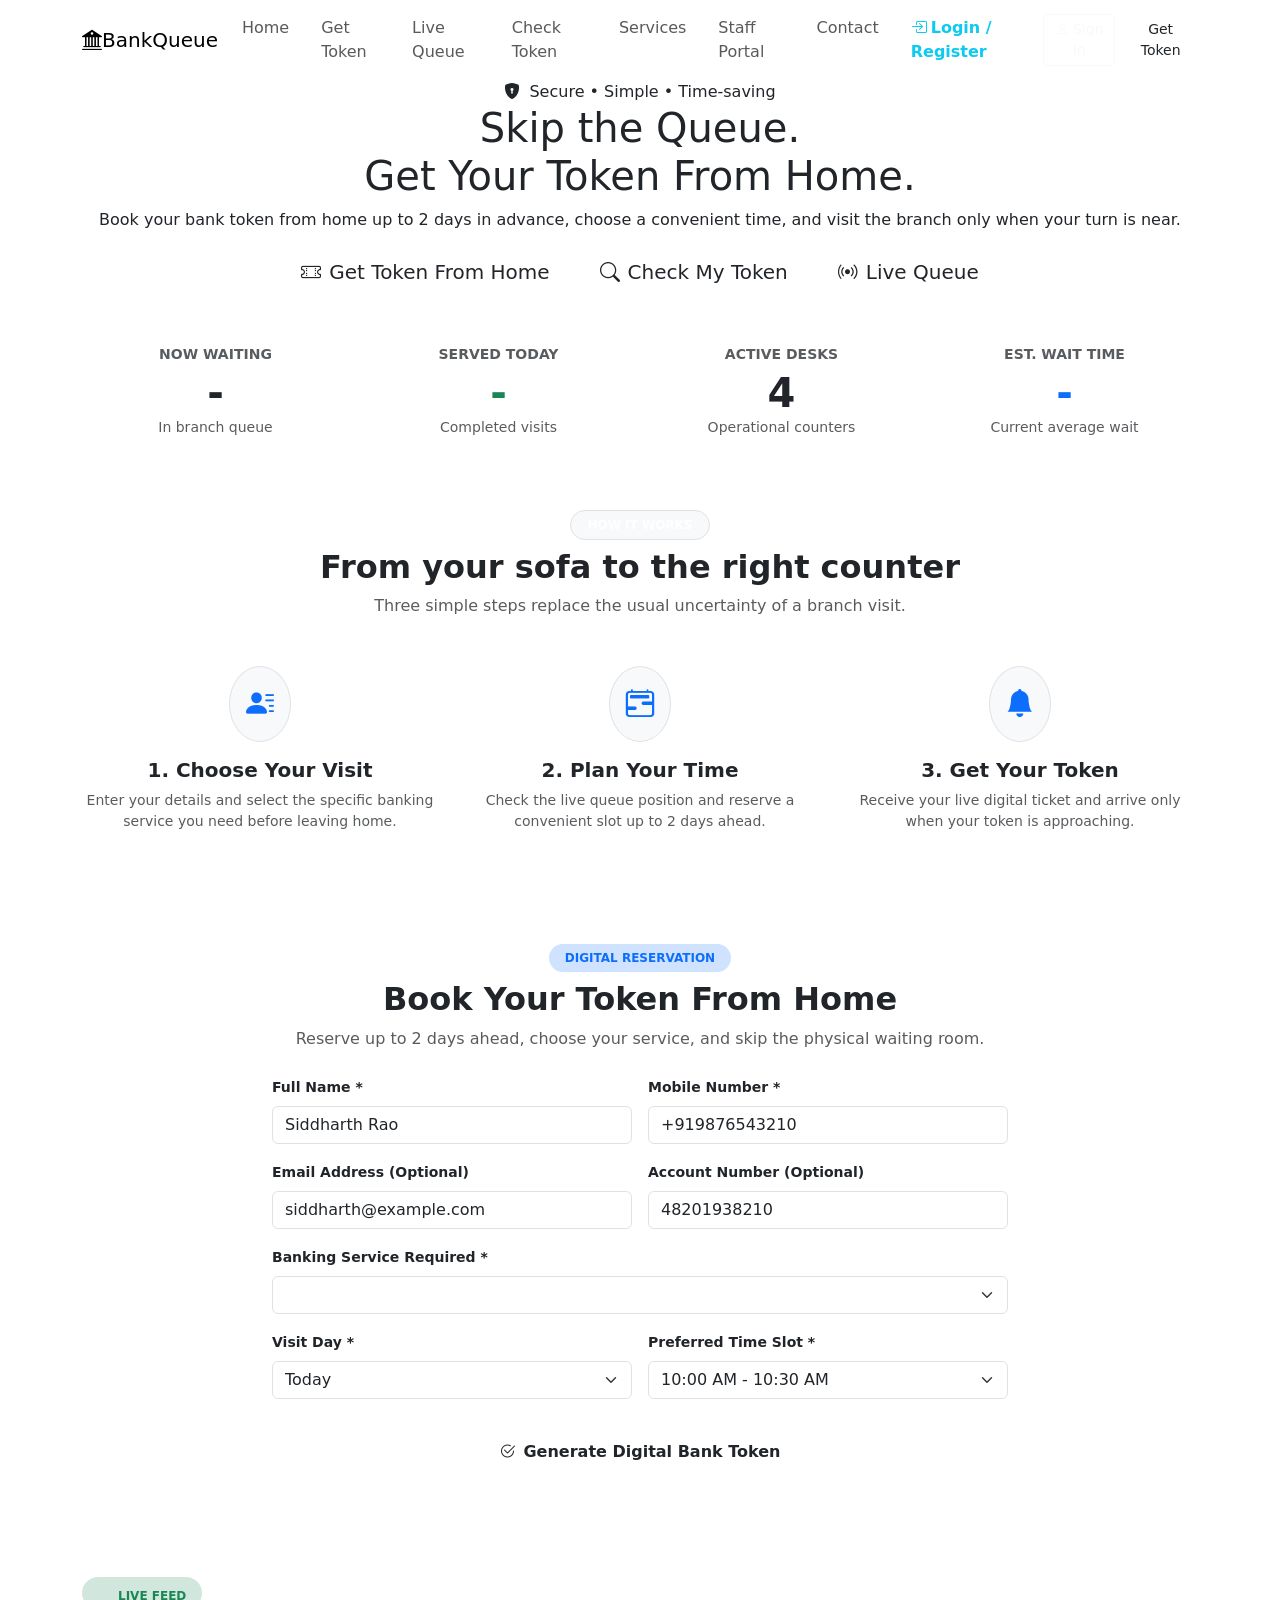
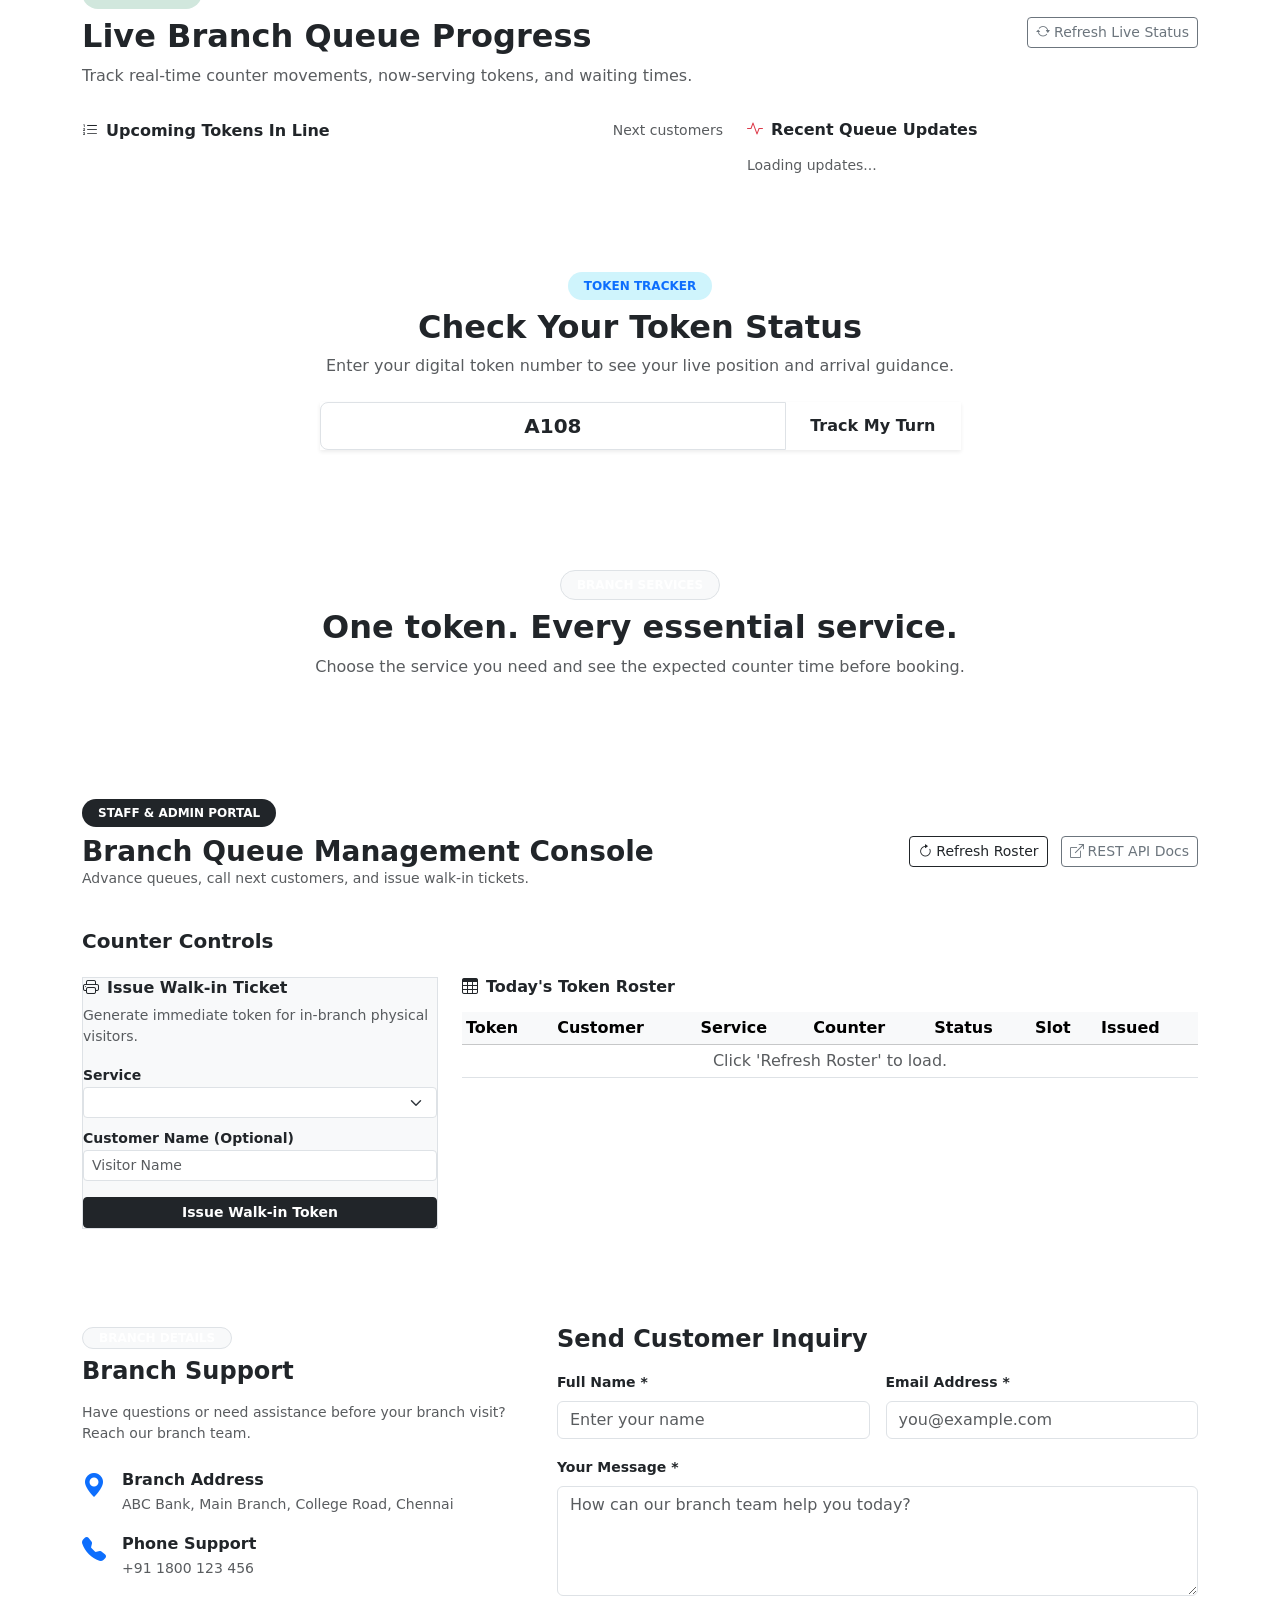
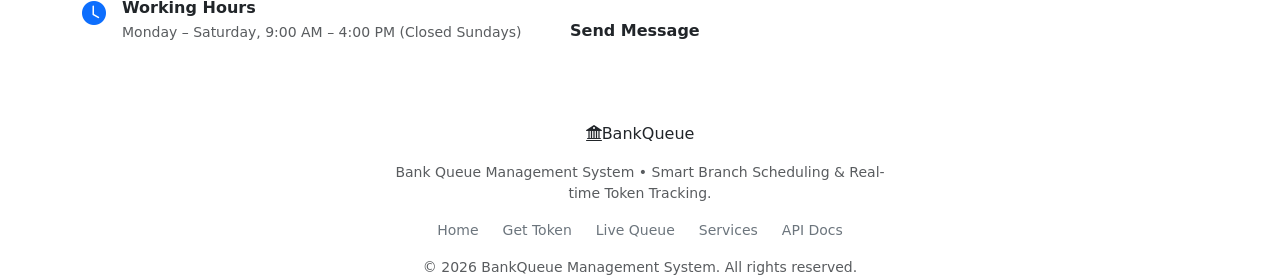
==== python_backend/templates/index.html @ d5e98b92 "Initial commit: Bank Queue Management System with Python FastAPI, Java, and XAMPP MySQL" ====
<!DOCTYPE html>
<html lang="en">
<head>
    <meta charset="UTF-8">
    <meta name="viewport" content="width=device-width, initial-scale=1.0">
    <title>Bank Queue Management System — Skip the Queue</title>
    <!-- Google Fonts: Plus Jakarta Sans & Manrope -->
    <link rel="preconnect" href="https://fonts.googleapis.com">
    <link rel="preconnect" href="https://fonts.gstatic.com" crossorigin>
    <link href="https://fonts.googleapis.com/css2?family=Manrope:wght@400;500;600;700&family=Plus+Jakarta+Sans:wght@400;500;600;700;800&display=swap" rel="stylesheet">
    <!-- Bootstrap 5 CSS & Icons -->
    <link rel="stylesheet" href="https://cdn.jsdelivr.net/npm/bootstrap@5.3.2/dist/css/bootstrap.min.css">
    <link rel="stylesheet" href="https://cdn.jsdelivr.net/npm/bootstrap-icons@1.11.3/font/bootstrap-icons.min.css">
    <!-- Custom Professional Theme -->
    <link rel="stylesheet" href="/static/style.css">
</head>
<body>

    <!-- Top Navigation Bar -->
    <nav class="navbar navbar-expand-lg sticky-top">
        <div class="container">
            <a class="navbar-brand text-decoration-none" href="#home">
                <span class="brand-badge"><i class="bi bi-bank2"></i>BankQueue</span>
            </a>
            <button class="navbar-toggler text-white border-secondary" type="button" data-bs-toggle="collapse" data-bs-target="#navbarMain">
                <span class="navbar-toggler-icon" style="filter: invert(1);"></span>
            </button>
            <div class="collapse navbar-collapse" id="navbarMain">
                <ul class="navbar-nav mx-auto mb-2 mb-lg-0 gap-3">
                    <li class="nav-item"><a class="nav-link" href="#home">Home</a></li>
                    <li class="nav-item"><a class="nav-link" href="#book">Get Token</a></li>
                    <li class="nav-item"><a class="nav-link" href="#live">Live Queue</a></li>
                    <li class="nav-item"><a class="nav-link" href="#track">Check Token</a></li>
                    <li class="nav-item"><a class="nav-link" href="#services">Services</a></li>
                    <li class="nav-item"><a class="nav-link" href="#staff">Staff Portal</a></li>
                    <li class="nav-item"><a class="nav-link" href="#contact">Contact</a></li>
                    <li class="nav-item"><a class="nav-link text-info fw-bold" href="#" data-bs-toggle="modal" data-bs-target="#loginModal"><i class="bi bi-box-arrow-in-right me-1"></i>Login / Register</a></li>
                </ul>
                <div class="d-flex align-items-center gap-2">
                    <button class="btn btn-sm btn-outline-light" data-bs-toggle="modal" data-bs-target="#loginModal"><i class="bi bi-person me-1"></i><span id="navUserBtnText">Sign In</span></button>
                    <a href="#book" class="btn btn-sm btn-bank-primary">Get Token</a>
                </div>
            </div>
        </div>
    </nav>

    <!-- Hero Section -->
    <section id="home" class="hero text-center">
        <div class="container">
            <div class="hero-pill">
                <i class="bi bi-shield-lock-fill me-1"></i> Secure &bull; Simple &bull; Time-saving
            </div>
            <h1>
                Skip the Queue.<br>Get Your Token From Home.
            </h1>
            <p>
                Book your bank token from home up to 2 days in advance, choose a convenient time, and visit the branch only when your turn is near.
            </p>
            <div class="d-flex flex-wrap justify-content-center gap-3">
                <a href="#book" class="btn btn-bank-primary btn-lg"><i class="bi bi-ticket-perforated me-2"></i>Get Token From Home</a>
                <a href="#track" class="btn btn-bank-outline btn-lg"><i class="bi bi-search me-2"></i>Check My Token</a>
                <a href="#live" class="btn btn-bank-outline btn-lg"><i class="bi bi-broadcast me-2"></i>Live Queue</a>
            </div>
        </div>
    </section>

    <!-- Real-time Queue Stats Bar -->
    <div class="container my-5">
        <div class="row g-3 text-center">
            <div class="col-6 col-md-3">
                <div class="card-custom">
                    <div class="text-muted small fw-bold">NOW WAITING</div>
                    <div id="statWaiting" class="display-6 fw-bold text-navy mt-1">-</div>
                    <div class="text-muted small">In branch queue</div>
                </div>
            </div>
            <div class="col-6 col-md-3">
                <div class="card-custom">
                    <div class="text-muted small fw-bold">SERVED TODAY</div>
                    <div id="statServed" class="display-6 fw-bold text-success mt-1">-</div>
                    <div class="text-muted small">Completed visits</div>
                </div>
            </div>
            <div class="col-6 col-md-3">
                <div class="card-custom">
                    <div class="text-muted small fw-bold">ACTIVE DESKS</div>
                    <div id="statActiveCounters" class="display-6 fw-bold text-navy mt-1">4</div>
                    <div class="text-muted small">Operational counters</div>
                </div>
            </div>
            <div class="col-6 col-md-3">
                <div class="card-custom">
                    <div class="text-muted small fw-bold">EST. WAIT TIME</div>
                    <div id="statAvgWait" class="display-6 fw-bold text-primary mt-1">-</div>
                    <div class="text-muted small">Current average wait</div>
                </div>
            </div>
        </div>
    </div>

    <!-- 3-Step Process: From Sofa to Counter -->
    <section class="container my-5 py-4">
        <div class="text-center mb-5">
            <span class="badge bg-light text-navy border fw-bold px-3 py-2 rounded-pill">HOW IT WORKS</span>
            <h2 class="fw-bold mt-2">From your sofa to the right counter</h2>
            <p class="text-muted">Three simple steps replace the usual uncertainty of a branch visit.</p>
        </div>
        <div class="row g-4">
            <div class="col-md-4">
                <div class="card-custom h-100 text-center">
                    <div class="rounded-circle bg-light border text-primary d-inline-flex p-3 fs-3 mb-3">
                        <i class="bi bi-person-lines-fill"></i>
                    </div>
                    <h5 class="fw-bold">1. Choose Your Visit</h5>
                    <p class="text-muted small">Enter your details and select the specific banking service you need before leaving home.</p>
                </div>
            </div>
            <div class="col-md-4">
                <div class="card-custom h-100 text-center">
                    <div class="rounded-circle bg-light border text-primary d-inline-flex p-3 fs-3 mb-3">
                        <i class="bi bi-calendar2-range"></i>
                    </div>
                    <h5 class="fw-bold">2. Plan Your Time</h5>
                    <p class="text-muted small">Check the live queue position and reserve a convenient slot up to 2 days ahead.</p>
                </div>
            </div>
            <div class="col-md-4">
                <div class="card-custom h-100 text-center">
                    <div class="rounded-circle bg-light border text-primary d-inline-flex p-3 fs-3 mb-3">
                        <i class="bi bi-bell-fill"></i>
                    </div>
                    <h5 class="fw-bold">3. Get Your Token</h5>
                    <p class="text-muted small">Receive your live digital ticket and arrive only when your token is approaching.</p>
                </div>
            </div>
        </div>
    </section>

    <!-- Get Token Booking Form -->
    <section id="book" class="container my-5 py-4">
        <div class="row justify-content-center">
            <div class="col-lg-8">
                <div class="card-custom">
                    <div class="text-center mb-4">
                        <span class="badge bg-primary-subtle text-primary fw-bold px-3 py-2 rounded-pill">DIGITAL RESERVATION</span>
                        <h2 class="fw-bold mt-2">Book Your Token From Home</h2>
                        <p class="text-muted">Reserve up to 2 days ahead, choose your service, and skip the physical waiting room.</p>
                    </div>

                    <form id="formBookToken" onsubmit="handleBookToken(event)">
                        <div class="row g-3">
                            <div class="col-md-6">
                                <label class="form-label fw-bold small">Full Name *</label>
                                <input type="text" id="custName" class="form-control" placeholder="Enter your full name" required value="Siddharth Rao">
                            </div>
                            <div class="col-md-6">
                                <label class="form-label fw-bold small">Mobile Number *</label>
                                <input type="tel" id="custPhone" class="form-control" placeholder="+91 98765 43210" required value="+919876543210">
                            </div>
                            <div class="col-md-6">
                                <label class="form-label fw-bold small">Email Address (Optional)</label>
                                <input type="email" id="custEmail" class="form-control" placeholder="you@example.com" value="siddharth@example.com">
                            </div>
                            <div class="col-md-6">
                                <label class="form-label fw-bold small">Account Number (Optional)</label>
                                <input type="text" id="custAccount" class="form-control" placeholder="11-digit account number" value="48201938210">
                            </div>
                            <div class="col-12">
                                <label class="form-label fw-bold small">Banking Service Required *</label>
                                <select id="bookingService" class="form-select" required></select>
                            </div>
                            <div class="col-md-6">
                                <label class="form-label fw-bold small">Visit Day *</label>
                                <select id="bookingDate" class="form-select" required>
                                    <option value="Today">Today</option>
                                    <option value="Tomorrow">Tomorrow</option>
                                    <option value="Day after tomorrow">Day after tomorrow</option>
                                </select>
                            </div>
                            <div class="col-md-6">
                                <label class="form-label fw-bold small">Preferred Time Slot *</label>
                                <select id="bookingSlot" class="form-select" required>
                                    <option value="10:00 AM - 10:30 AM">10:00 AM - 10:30 AM</option>
                                    <option value="10:30 AM - 11:00 AM">10:30 AM - 11:00 AM</option>
                                    <option value="11:15 AM - 11:45 AM">11:15 AM - 11:45 AM</option>
                                    <option value="02:00 PM - 02:30 PM">02:00 PM - 02:30 PM</option>
                                    <option value="03:00 PM - 03:30 PM">03:00 PM - 03:30 PM</option>
                                </select>
                            </div>
                            <div class="col-12 mt-4">
                                <button type="submit" id="btnBookSubmit" class="btn btn-bank-primary w-100 py-3 fw-bold">
                                    <i class="bi bi-check2-circle me-2"></i>Generate Digital Bank Token
                                </button>
                            </div>
                        </div>
                    </form>

                    <!-- Instant Token Ticket Confirmation Card -->
                    <div id="tokenSuccessCard" class="mt-4 p-4 rounded-3 border d-none" style="background:#f0fdf4; border-color:#86efac !important;">
                        <div class="d-flex justify-content-between align-items-center mb-3">
                            <h5 class="fw-bold text-success mb-0"><i class="bi bi-patch-check-fill me-2"></i>Token Reserved Successfully</h5>
                            <span class="badge bg-success">ACTIVE IN QUEUE</span>
                        </div>
                        <div class="row g-3 align-items-center">
                            <div class="col-md-4 text-center border-end">
                                <div class="text-muted small fw-bold">YOUR TOKEN</div>
                                <div id="resToken" class="display-4 fw-bold text-navy">-</div>
                            </div>
                            <div class="col-md-8">
                                <p class="mb-1"><strong>Service:</strong> <span id="resService"></span></p>
                                <p class="mb-1"><strong>Assigned Desk:</strong> <span id="resDesk"></span></p>
                                <p class="mb-1"><strong>Customers Ahead:</strong> <span id="resAhead"></span></p>
                                <p class="mb-1"><strong>Estimated Wait:</strong> <span id="resWait"></span></p>
                                <p class="mb-2 text-primary fw-bold"><i class="bi bi-geo-alt-fill me-1"></i>Recommended Arrival: <span id="resArrival"></span></p>
                                <div class="small text-muted" id="resNotice"></div>
                            </div>
                        </div>
                    </div>

                </div>
            </div>
        </div>
    </section>

    <!-- Live Queue Section -->
    <section id="live" class="container my-5 py-4">
        <div class="d-flex flex-wrap justify-content-between align-items-center mb-4 gap-2">
            <div>
                <span class="badge bg-success-subtle text-success fw-bold px-3 py-2 rounded-pill">
                    <span class="spinner-grow spinner-grow-sm me-1" role="status"></span>LIVE FEED
                </span>
                <h2 class="fw-bold mt-2">Live Branch Queue Progress</h2>
                <p class="text-muted mb-0">Track real-time counter movements, now-serving tokens, and waiting times.</p>
            </div>
            <div>
                <button onclick="loadLiveQueue()" class="btn btn-outline-secondary btn-sm">
                    <i class="bi bi-arrow-repeat me-1"></i>Refresh Live Status
                </button>
            </div>
        </div>

        <!-- 4 Operational Counters Grid -->
        <div class="row g-4" id="countersGrid">
            <!-- Dynamically populated from backend database -->
        </div>

        <div class="row g-4 mt-2">
            <!-- Upcoming in line -->
            <div class="col-lg-7">
                <div class="card-custom h-100">
                    <div class="d-flex justify-content-between align-items-center mb-3">
                        <h6 class="fw-bold text-navy mb-0"><i class="bi bi-list-ol me-2"></i>Upcoming Tokens In Line</h6>
                        <span class="small text-muted">Next customers</span>
                    </div>
                    <ul class="list-group list-group-flush" id="upcomingQueueList">
                        <!-- Upcoming items -->
                    </ul>
                </div>
            </div>
            <!-- Live Activity Updates Ticker -->
            <div class="col-lg-5">
                <div class="card-custom h-100">
                    <h6 class="fw-bold text-navy mb-3"><i class="bi bi-activity text-danger me-2"></i>Recent Queue Updates</h6>
                    <div id="liveActivityTicker" class="text-muted small">Loading updates...</div>
                </div>
            </div>
        </div>
    </section>

    <!-- Check Token Tracker Section -->
    <section id="track" class="container my-5 py-4">
        <div class="row justify-content-center">
            <div class="col-lg-7">
                <div class="card-custom text-center">
                    <span class="badge bg-info-subtle text-primary fw-bold px-3 py-2 rounded-pill">TOKEN TRACKER</span>
                    <h2 class="fw-bold mt-2">Check Your Token Status</h2>
                    <p class="text-muted">Enter your digital token number to see your live position and arrival guidance.</p>

                    <form onsubmit="handleTrackToken(event)" class="input-group my-4 shadow-sm">
                        <input type="text" id="trackTokenInput" class="form-control form-control-lg text-center fw-bold" placeholder="e.g. A108, B201" value="A108" required>
                        <button type="submit" class="btn btn-bank-primary px-4 fw-bold">Track My Turn</button>
                    </form>

                    <!-- Tracker Result Box -->
                    <div id="trackResultCard" class="text-start p-4 rounded-3 border bg-light d-none">
                        <div class="d-flex justify-content-between align-items-center mb-3">
                            <span id="trackResultNum" class="display-6 fw-bold text-navy"></span>
                            <span id="trackResultStatus" class="status-badge status-approaching"></span>
                        </div>
                        <div class="alert alert-info py-2" id="trackResultNotice"></div>
                        <div class="row g-2 small">
                            <div class="col-6"><strong>Customer:</strong> <span id="trackCustomerName"></span></div>
                            <div class="col-6"><strong>Service:</strong> <span id="trackServiceName"></span></div>
                            <div class="col-6"><strong>Assigned Desk:</strong> <span id="trackDeskName"></span></div>
                            <div class="col-6"><strong>People Ahead:</strong> <span id="trackAheadCount"></span></div>
                            <div class="col-6"><strong>Est. Wait Time:</strong> <span id="trackWaitTime"></span></div>
                            <div class="col-6 text-primary"><strong>Arrival Guidance:</strong> <span id="trackArrivalGuidance"></span></div>
                        </div>
                    </div>
                </div>
            </div>
        </div>
    </section>

    <!-- Banking Services List -->
    <section id="services" class="container my-5 py-4">
        <div class="text-center mb-5">
            <span class="badge bg-light text-navy border fw-bold px-3 py-2 rounded-pill">BRANCH SERVICES</span>
            <h2 class="fw-bold mt-2">One token. Every essential service.</h2>
            <p class="text-muted">Choose the service you need and see the expected counter time before booking.</p>
        </div>
        <div class="row g-4" id="servicesList">
            <!-- Services loaded dynamically from database -->
        </div>
    </section>

    <!-- Staff & Admin Queue Management Console -->
    <section id="staff" class="container my-5 py-4">
        <div class="card-custom border-primary">
            <div class="d-flex flex-wrap justify-content-between align-items-center mb-4 gap-2">
                <div>
                    <span class="badge bg-dark text-white fw-bold px-3 py-2 rounded-pill">STAFF & ADMIN PORTAL</span>
                    <h3 class="fw-bold mt-2 text-navy mb-0">Branch Queue Management Console</h3>
                    <p class="text-muted small">Advance queues, call next customers, and issue walk-in tickets.</p>
                </div>
                <div>
                    <button onclick="loadStaffTable()" class="btn btn-outline-dark btn-sm me-2"><i class="bi bi-arrow-clockwise me-1"></i>Refresh Roster</button>
                    <a href="/docs" target="_blank" class="btn btn-outline-secondary btn-sm"><i class="bi bi-box-arrow-up-right me-1"></i>REST API Docs</a>
                </div>
            </div>

            <!-- Staff Counter Operation Cards -->
            <h5 class="fw-bold mb-3">Counter Controls</h5>
            <div class="row g-3 mb-4" id="staffCountersGrid">
                <!-- Staff counter controls -->
            </div>

            <!-- Walk-in Dispenser & Today's Queue Roster -->
            <div class="row g-4">
                <div class="col-lg-4">
                    <div class="card-custom bg-light border h-100">
                        <h6 class="fw-bold text-navy mb-2"><i class="bi bi-printer me-2"></i>Issue Walk-in Ticket</h6>
                        <p class="small text-muted">Generate immediate token for in-branch physical visitors.</p>
                        <form onsubmit="handleWalkInIssue(event)">
                            <div class="mb-2">
                                <label class="small fw-semibold">Service</label>
                                <select id="walkInService" class="form-select form-select-sm"></select>
                            </div>
                            <div class="mb-3">
                                <label class="small fw-semibold">Customer Name (Optional)</label>
                                <input type="text" id="walkInName" class="form-control form-control-sm" placeholder="Visitor Name">
                            </div>
                            <button type="submit" class="btn btn-dark btn-sm w-100 fw-bold">Issue Walk-in Token</button>
                        </form>
                    </div>
                </div>

                <div class="col-lg-8">
                    <div class="card-custom h-100">
                        <h6 class="fw-bold text-navy mb-3"><i class="bi bi-table me-2"></i>Today's Token Roster</h6>
                        <div class="table-responsive" style="max-height: 260px; overflow-y: auto;">
                            <table class="table table-sm table-hover align-middle">
                                <thead class="table-light sticky-top">
                                    <tr>
                                        <th>Token</th>
                                        <th>Customer</th>
                                        <th>Service</th>
                                        <th>Counter</th>
                                        <th>Status</th>
                                        <th>Slot</th>
                                        <th>Issued</th>
                                    </tr>
                                </thead>
                                <tbody id="staffQueueTableBody">
                                    <tr><td colspan="7" class="text-center text-muted">Click 'Refresh Roster' to load.</td></tr>
                                </tbody>
                            </table>
                        </div>
                    </div>
                </div>
            </div>

        </div>
    </section>

    <!-- Branch Support & Contact Section -->
    <section id="contact" class="container my-5 py-4">
        <div class="row g-4">
            <div class="col-md-5">
                <div class="card-custom h-100">
                    <span class="badge bg-light text-navy border fw-bold px-3 py-1 rounded-pill mb-2">BRANCH DETAILS</span>
                    <h4 class="fw-bold mb-3">Branch Support</h4>
                    <p class="text-muted small">Have questions or need assistance before your branch visit? Reach our branch team.</p>

                    <div class="d-flex flex-column gap-3 mt-4">
                        <div class="d-flex gap-3">
                            <i class="bi bi-geo-alt-fill text-primary fs-4"></i>
                            <div>
                                <strong class="text-navy">Branch Address</strong><br>
                                <span class="text-muted small">ABC Bank, Main Branch, College Road, Chennai</span>
                            </div>
                        </div>
                        <div class="d-flex gap-3">
                            <i class="bi bi-telephone-fill text-primary fs-4"></i>
                            <div>
                                <strong class="text-navy">Phone Support</strong><br>
                                <span class="text-muted small">+91 1800 123 456</span>
                            </div>
                        </div>
                        <div class="d-flex gap-3">
                            <i class="bi bi-clock-fill text-primary fs-4"></i>
                            <div>
                                <strong class="text-navy">Working Hours</strong><br>
                                <span class="text-muted small">Monday &ndash; Saturday, 9:00 AM &ndash; 4:00 PM (Closed Sundays)</span>
                            </div>
                        </div>
                    </div>
                </div>
            </div>

            <div class="col-md-7">
                <div class="card-custom">
                    <h4 class="fw-bold mb-3">Send Customer Inquiry</h4>
                    <form onsubmit="handleContactSubmit(event)">
                        <div class="row g-3">
                            <div class="col-md-6">
                                <label class="form-label small fw-bold">Full Name *</label>
                                <input type="text" id="contactName" class="form-control" required placeholder="Enter your name">
                            </div>
                            <div class="col-md-6">
                                <label class="form-label small fw-bold">Email Address *</label>
                                <input type="email" id="contactEmail" class="form-control" required placeholder="you@example.com">
                            </div>
                            <div class="col-12">
                                <label class="form-label small fw-bold">Your Message *</label>
                                <textarea id="contactMessage" class="form-control" rows="4" required placeholder="How can our branch team help you today?"></textarea>
                            </div>
                            <div class="col-12">
                                <button type="submit" class="btn btn-bank-primary fw-bold">Send Message</button>
                            </div>
                        </div>
                    </form>
                </div>
            </div>
        </div>
    </section>

    <!-- Embedded Login & Register Modal (Everything in One Link) -->
    <div class="modal fade" id="loginModal" tabindex="-1" aria-labelledby="loginModalLabel" aria-hidden="true">
        <div class="modal-dialog modal-dialog-centered">
            <div class="modal-content border-0 shadow-lg rounded-4 overflow-hidden">
                <div class="modal-header text-white p-4 border-0" style="background:#0f172a;">
                    <div>
                        <span class="brand-badge mb-2"><i class="bi bi-bank2"></i>BankQueue</span>
                        <h5 class="modal-title fw-bold mt-1 text-white" id="modalAuthTitle">Customer & Staff Portal</h5>
                        <div class="small text-secondary" id="modalAuthSubtitle">Sign in to manage your visits and live queue tokens.</div>
                    </div>
                    <button type="button" class="btn-close btn-close-white" data-bs-dismiss="modal" aria-label="Close"></button>
                </div>
                <div class="modal-body p-4 bg-white text-dark">
                    <!-- Tabs -->
                    <ul class="nav nav-pills nav-fill mb-3" id="modalAuthTabs" role="tablist">
                        <li class="nav-item">
                            <button class="nav-link active" id="modal-tab-login" data-bs-toggle="pill" data-bs-target="#modal-pane-login" type="button">Sign In</button>
                        </li>
                        <li class="nav-item">
                            <button class="nav-link" id="modal-tab-register" data-bs-toggle="pill" data-bs-target="#modal-pane-register" type="button">Create Account</button>
                        </li>
                    </ul>

                    <div class="tab-content" id="modalAuthTabContent">
                        <!-- Sign In Pane -->
                        <div class="tab-pane fade show active" id="modal-pane-login">
                            <form onsubmit="handleModalLogin(event)">
                                <div class="mb-3">
                                    <label class="form-label small fw-bold text-navy">Mobile Number or Email</label>
                                    <input type="text" id="modalLoginIdent" class="form-control" placeholder="Enter phone or email" required value="rohit@example.com">
                                </div>
                                <div class="mb-3">
                                    <label class="form-label small fw-bold text-navy">Password</label>
                                    <input type="password" id="modalLoginPass" class="form-control" placeholder="Enter password" required value="Password123">
                                </div>
                                <button type="submit" class="btn btn-bank-primary w-100 py-2 fw-bold mb-3">Sign In</button>
                            </form>
                            <!-- 1-Click Demos -->
                            <div class="pt-2 border-top text-center">
                                <span class="text-muted small fw-semibold d-block mb-2">1-Click Quick Demos:</span>
                                <div class="d-flex gap-2 justify-content-center">
                                    <button class="btn btn-sm btn-light border" onclick="fillModalDemo('rohit@example.com', 'Password123')">
                                        <i class="bi bi-person text-primary me-1"></i>Customer
                                    </button>
                                    <button class="btn btn-sm btn-light border" onclick="fillModalDemo('manager@bankqueue.example', 'Password123')">
                                        <i class="bi bi-shield text-warning me-1"></i>Staff Manager
                                    </button>
                                </div>
                            </div>
                        </div>

                        <!-- Register Pane -->
                        <div class="tab-pane fade" id="modal-pane-register">
                            <form onsubmit="handleModalRegister(event)">
                                <div class="mb-2">
                                    <label class="form-label small fw-bold">Full Name *</label>
                                    <input type="text" id="modalRegName" class="form-control form-control-sm" required placeholder="Full Name">
                                </div>
                                <div class="mb-2">
                                    <label class="form-label small fw-bold">Mobile Number *</label>
                                    <input type="tel" id="modalRegPhone" class="form-control form-control-sm" required placeholder="+91 98765 43210">
                                </div>
                                <div class="mb-2">
                                    <label class="form-label small fw-bold">Email Address *</label>
                                    <input type="email" id="modalRegEmail" class="form-control form-control-sm" required placeholder="name@example.com">
                                </div>
                                <div class="mb-3">
                                    <label class="form-label small fw-bold">Password *</label>
                                    <input type="password" id="modalRegPass" class="form-control form-control-sm" required placeholder="Min 6 characters">
                                </div>
                                <button type="submit" class="btn btn-bank-primary w-100 py-2 fw-bold">Create Account</button>
                            </form>
                        </div>
                    </div>

                    <!-- Logged In State in Modal -->
                    <div id="modalLoggedInView" class="d-none text-center py-2">
                        <div class="rounded-circle bg-light border d-inline-flex p-3 fs-3 text-primary mb-2">
                            <i class="bi bi-person-check-fill"></i>
                        </div>
                        <h5 class="fw-bold mb-0 text-navy" id="modalUserName"></h5>
                        <p class="small text-muted mb-2" id="modalUserDetail"></p>
                        <span class="badge bg-success mb-3" id="modalUserRole">Active Customer</span>

                        <div class="p-3 bg-light rounded text-start border mb-3">
                            <div class="fw-bold small text-navy mb-1">Your Booked Tokens:</div>
                            <div id="modalUserTokens" class="small text-muted">No active tokens yet.</div>
                        </div>

                        <div class="d-grid gap-2">
                            <button class="btn btn-outline-danger btn-sm" onclick="handleModalLogout()">Sign Out</button>
                        </div>
                    </div>
                </div>
            </div>
        </div>
    </div>

    <!-- Professional Navy Footer -->
    <footer class="footer">
        <div class="container text-center">
            <div class="d-flex justify-content-center align-items-center gap-2 mb-3">
                <span class="brand-badge"><i class="bi bi-bank2"></i>BankQueue</span>
            </div>
            <p class="small text-muted mb-3" style="max-width: 500px; margin: 0 auto;">
                Bank Queue Management System &bull; Smart Branch Scheduling &amp; Real-time Token Tracking.
            </p>
            <div class="d-flex justify-content-center gap-4 small mb-3">
                <a href="#home" class="text-secondary text-decoration-none">Home</a>
                <a href="#book" class="text-secondary text-decoration-none">Get Token</a>
                <a href="#live" class="text-secondary text-decoration-none">Live Queue</a>
                <a href="#services" class="text-secondary text-decoration-none">Services</a>
                <a href="/docs" target="_blank" class="text-secondary text-decoration-none">API Docs</a>
            </div>
            <div class="text-muted small">
                &copy; 2026 BankQueue Management System. All rights reserved.
            </div>
        </div>
    </footer>

    <!-- Bootstrap 5 JS -->
    <script src="https://cdn.jsdelivr.net/npm/bootstrap@5.3.2/dist/js/bootstrap.bundle.min.js"></script>
    <!-- Frontend Application Logic -->
    <script src="/static/app.js"></script>
</body>
</html>
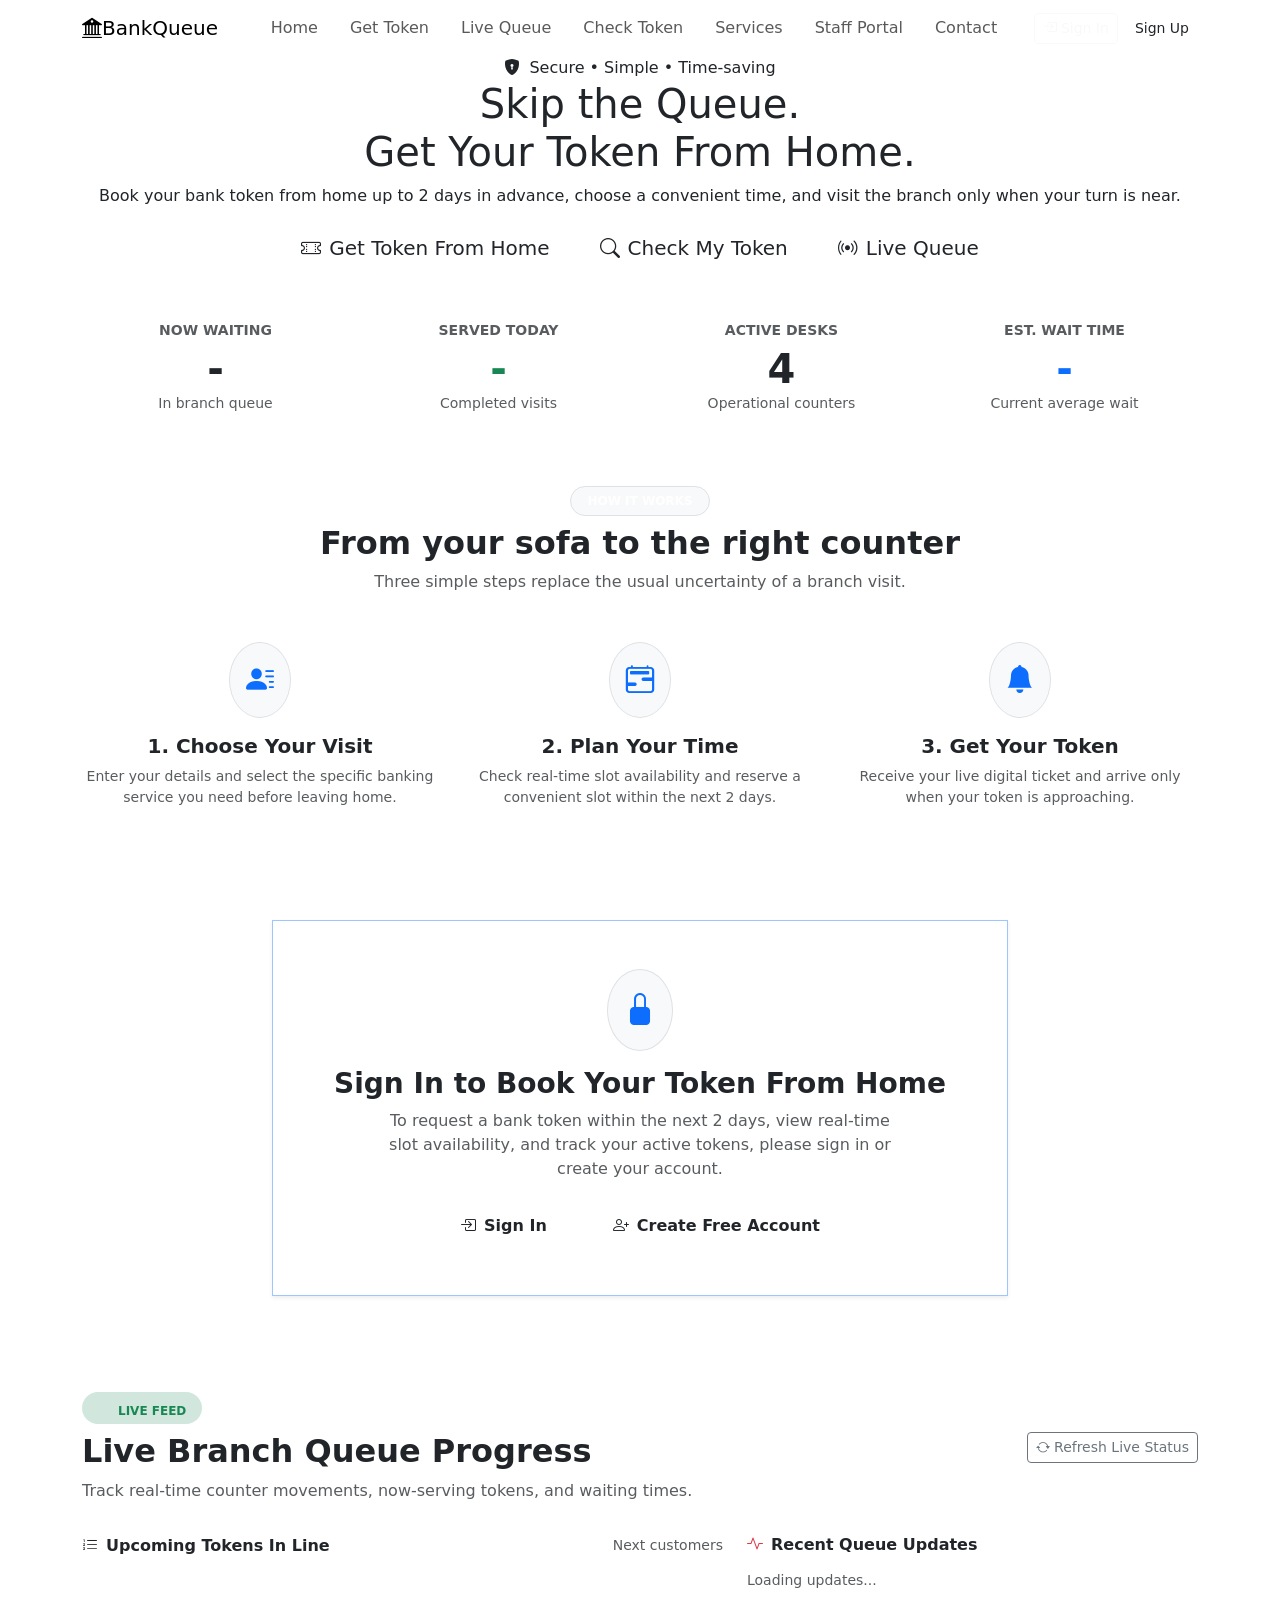
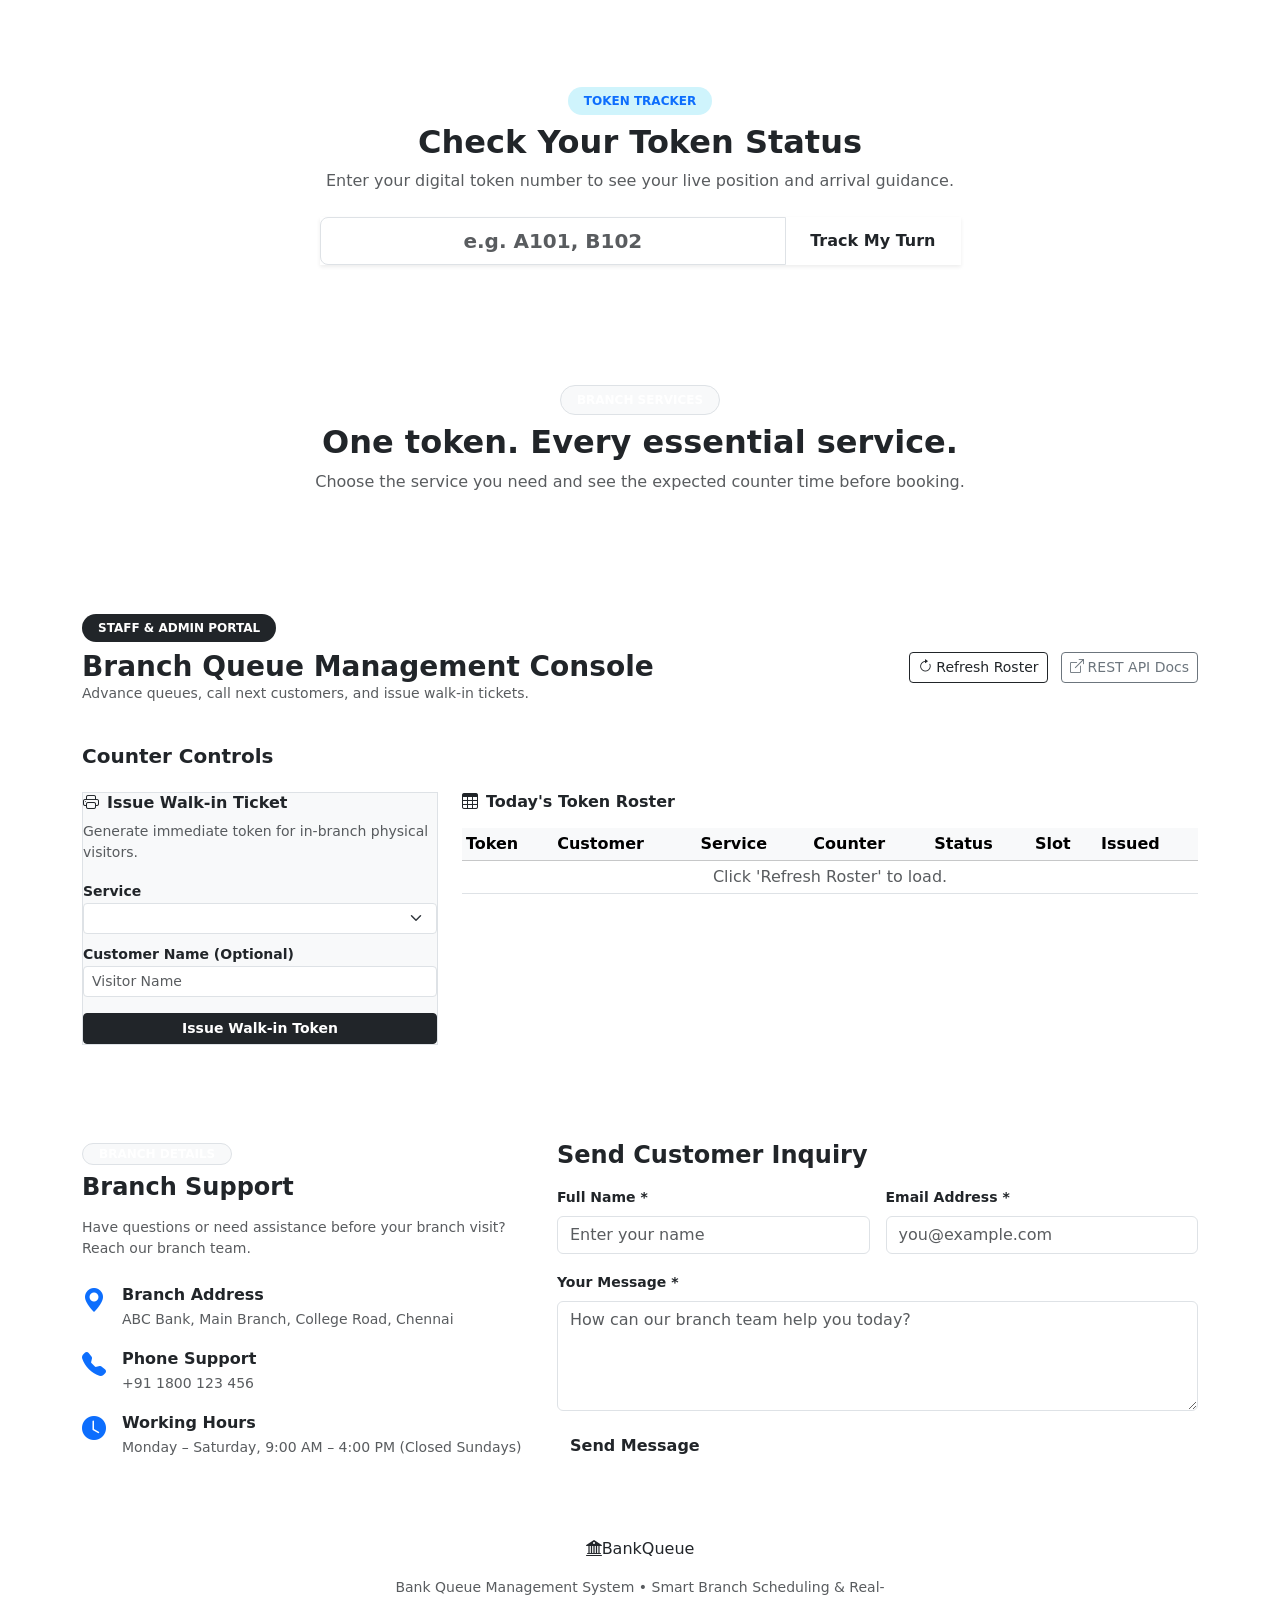
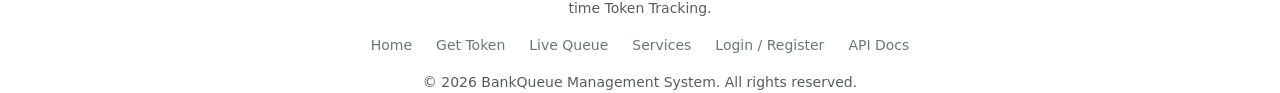
==== commit cbbfecf0: "Add Login and Sign Up system, improve Get Token with empty default values, 2-day home booking, and s" ====
--- a/python_backend/templates/index.html
+++ b/python_backend/templates/index.html
@@ -34,11 +34,19 @@
                     <li class="nav-item"><a class="nav-link" href="#services">Services</a></li>
                     <li class="nav-item"><a class="nav-link" href="#staff">Staff Portal</a></li>
                     <li class="nav-item"><a class="nav-link" href="#contact">Contact</a></li>
-                    <li class="nav-item"><a class="nav-link text-info fw-bold" href="#" data-bs-toggle="modal" data-bs-target="#loginModal"><i class="bi bi-box-arrow-in-right me-1"></i>Login / Register</a></li>
                 </ul>
-                <div class="d-flex align-items-center gap-2">
-                    <button class="btn btn-sm btn-outline-light" data-bs-toggle="modal" data-bs-target="#loginModal"><i class="bi bi-person me-1"></i><span id="navUserBtnText">Sign In</span></button>
-                    <a href="#book" class="btn btn-sm btn-bank-primary">Get Token</a>
+
+                <!-- Logged Out State in Navbar -->
+                <div id="navAuthLoggedOut" class="d-flex align-items-center gap-2">
+                    <button class="btn btn-sm btn-outline-light" onclick="openAuthModal('login')"><i class="bi bi-box-arrow-in-right me-1"></i>Sign In</button>
+                    <button class="btn btn-sm btn-bank-primary" onclick="openAuthModal('register')">Sign Up</button>
+                </div>
+
+                <!-- Logged In State in Navbar -->
+                <div id="navAuthLoggedIn" class="d-none align-items-center gap-2">
+                    <span class="text-white small fw-bold"><i class="bi bi-person-circle me-1"></i>Hi, <span id="navUserName">Customer</span></span>
+                    <button class="btn btn-sm btn-outline-light" onclick="openMyTokensModal()"><i class="bi bi-ticket-perforated me-1"></i>My Tokens</button>
+                    <button class="btn btn-sm btn-outline-danger" onclick="handleLogout()"><i class="bi bi-box-arrow-right me-1"></i>Sign Out</button>
                 </div>
             </div>
         </div>
@@ -121,7 +129,7 @@
                         <i class="bi bi-calendar2-range"></i>
                     </div>
                     <h5 class="fw-bold">2. Plan Your Time</h5>
-                    <p class="text-muted small">Check the live queue position and reserve a convenient slot up to 2 days ahead.</p>
+                    <p class="text-muted small">Check real-time slot availability and reserve a convenient slot within the next 2 days.</p>
                 </div>
             </div>
             <div class="col-md-4">
@@ -136,56 +144,78 @@
         </div>
     </section>
 
-    <!-- Get Token Booking Form -->
+    <!-- Get Token Booking Form Section -->
     <section id="book" class="container my-5 py-4">
         <div class="row justify-content-center">
             <div class="col-lg-8">
-                <div class="card-custom">
+                
+                <!-- Gate: When user is NOT logged in -->
+                <div id="bookingAuthRequired" class="card-custom text-center py-5 border border-primary-subtle shadow-sm">
+                    <div class="rounded-circle bg-light border text-primary d-inline-flex p-3 fs-2 mb-3">
+                        <i class="bi bi-lock-fill"></i>
+                    </div>
+                    <h3 class="fw-bold text-navy mb-2">Sign In to Book Your Token From Home</h3>
+                    <p class="text-muted mx-auto" style="max-width: 520px;">
+                        To request a bank token within the next 2 days, view real-time slot availability, and track your active tokens, please sign in or create your account.
+                    </p>
+                    <div class="d-flex justify-content-center gap-3 mt-4">
+                        <button class="btn btn-bank-primary px-4 py-2 fw-bold" onclick="openAuthModal('login')">
+                            <i class="bi bi-box-arrow-in-right me-2"></i>Sign In
+                        </button>
+                        <button class="btn btn-bank-outline px-4 py-2 fw-bold" onclick="openAuthModal('register')">
+                            <i class="bi bi-person-plus me-2"></i>Create Free Account
+                        </button>
+                    </div>
+                </div>
+
+                <!-- Active Form: When user IS logged in (No default values) -->
+                <div id="bookingFormWrapper" class="card-custom d-none">
                     <div class="text-center mb-4">
                         <span class="badge bg-primary-subtle text-primary fw-bold px-3 py-2 rounded-pill">DIGITAL RESERVATION</span>
                         <h2 class="fw-bold mt-2">Book Your Token From Home</h2>
-                        <p class="text-muted">Reserve up to 2 days ahead, choose your service, and skip the physical waiting room.</p>
-                    </div>
+                        <p class="text-muted">Reserve for today or tomorrow, choose your service, and skip the physical waiting room.</p>
+                    </div>
+
+                    <!-- Booking Error / Validation Notice -->
+                    <div id="bookingAlert" class="alert alert-danger py-2 mb-3 d-none" role="alert"></div>
 
                     <form id="formBookToken" onsubmit="handleBookToken(event)">
                         <div class="row g-3">
                             <div class="col-md-6">
                                 <label class="form-label fw-bold small">Full Name *</label>
-                                <input type="text" id="custName" class="form-control" placeholder="Enter your full name" required value="Siddharth Rao">
+                                <input type="text" id="custName" class="form-control" placeholder="Enter your full name" required>
                             </div>
                             <div class="col-md-6">
                                 <label class="form-label fw-bold small">Mobile Number *</label>
-                                <input type="tel" id="custPhone" class="form-control" placeholder="+91 98765 43210" required value="+919876543210">
+                                <input type="tel" id="custPhone" class="form-control" placeholder="Enter 10-digit mobile number" required>
                             </div>
                             <div class="col-md-6">
                                 <label class="form-label fw-bold small">Email Address (Optional)</label>
-                                <input type="email" id="custEmail" class="form-control" placeholder="you@example.com" value="siddharth@example.com">
+                                <input type="email" id="custEmail" class="form-control" placeholder="Enter email address">
                             </div>
                             <div class="col-md-6">
                                 <label class="form-label fw-bold small">Account Number (Optional)</label>
-                                <input type="text" id="custAccount" class="form-control" placeholder="11-digit account number" value="48201938210">
+                                <input type="text" id="custAccount" class="form-control" placeholder="Enter 11-digit account number">
                             </div>
                             <div class="col-12">
                                 <label class="form-label fw-bold small">Banking Service Required *</label>
-                                <select id="bookingService" class="form-select" required></select>
-                            </div>
-                            <div class="col-md-6">
-                                <label class="form-label fw-bold small">Visit Day *</label>
-                                <select id="bookingDate" class="form-select" required>
-                                    <option value="Today">Today</option>
-                                    <option value="Tomorrow">Tomorrow</option>
-                                    <option value="Day after tomorrow">Day after tomorrow</option>
+                                <select id="bookingService" class="form-select" required onchange="handleServiceOrDateChange()">
+                                    <option value="" disabled selected>-- Select a Banking Service --</option>
                                 </select>
                             </div>
                             <div class="col-md-6">
+                                <label class="form-label fw-bold small">Visit Date (Within 2 Days) *</label>
+                                <select id="bookingDate" class="form-select" required onchange="handleServiceOrDateChange()">
+                                    <option value="" disabled selected>-- Select Visit Date --</option>
+                                </select>
+                                <div class="form-text small text-muted">Only Today and Tomorrow are eligible for home booking.</div>
+                            </div>
+                            <div class="col-md-6">
                                 <label class="form-label fw-bold small">Preferred Time Slot *</label>
-                                <select id="bookingSlot" class="form-select" required>
-                                    <option value="10:00 AM - 10:30 AM">10:00 AM - 10:30 AM</option>
-                                    <option value="10:30 AM - 11:00 AM">10:30 AM - 11:00 AM</option>
-                                    <option value="11:15 AM - 11:45 AM">11:15 AM - 11:45 AM</option>
-                                    <option value="02:00 PM - 02:30 PM">02:00 PM - 02:30 PM</option>
-                                    <option value="03:00 PM - 03:30 PM">03:00 PM - 03:30 PM</option>
+                                <select id="bookingSlot" class="form-select" required onchange="handleSlotChange()">
+                                    <option value="" disabled selected>-- Select Service &amp; Date First --</option>
                                 </select>
+                                <div id="slotAvailabilityInfo" class="form-text small text-muted">Select date and service to view genuine available slots.</div>
                             </div>
                             <div class="col-12 mt-4">
                                 <button type="submit" id="btnBookSubmit" class="btn btn-bank-primary w-100 py-3 fw-bold">
@@ -208,6 +238,7 @@
                             </div>
                             <div class="col-md-8">
                                 <p class="mb-1"><strong>Service:</strong> <span id="resService"></span></p>
+                                <p class="mb-1"><strong>Booking Date &amp; Slot:</strong> <span id="resDateSlot"></span></p>
                                 <p class="mb-1"><strong>Assigned Desk:</strong> <span id="resDesk"></span></p>
                                 <p class="mb-1"><strong>Customers Ahead:</strong> <span id="resAhead"></span></p>
                                 <p class="mb-1"><strong>Estimated Wait:</strong> <span id="resWait"></span></p>
@@ -215,9 +246,15 @@
                                 <div class="small text-muted" id="resNotice"></div>
                             </div>
                         </div>
-                    </div>
-
-                </div>
+                        <div class="mt-3 pt-3 border-top text-end">
+                            <button class="btn btn-sm btn-outline-success fw-bold" onclick="startNewBooking()">
+                                <i class="bi bi-plus-circle me-1"></i>Book Another Token
+                            </button>
+                        </div>
+                    </div>
+
+                </div>
+
             </div>
         </div>
     </section>
@@ -277,7 +314,7 @@
                     <p class="text-muted">Enter your digital token number to see your live position and arrival guidance.</p>
 
                     <form onsubmit="handleTrackToken(event)" class="input-group my-4 shadow-sm">
-                        <input type="text" id="trackTokenInput" class="form-control form-control-lg text-center fw-bold" placeholder="e.g. A108, B201" value="A108" required>
+                        <input type="text" id="trackTokenInput" class="form-control form-control-lg text-center fw-bold" placeholder="e.g. A101, B102" required>
                         <button type="submit" class="btn btn-bank-primary px-4 fw-bold">Track My Turn</button>
                     </form>
 
@@ -445,99 +482,101 @@
         </div>
     </section>
 
-    <!-- Embedded Login & Register Modal (Everything in One Link) -->
+    <!-- Complete Login and Sign Up Modal -->
     <div class="modal fade" id="loginModal" tabindex="-1" aria-labelledby="loginModalLabel" aria-hidden="true">
         <div class="modal-dialog modal-dialog-centered">
             <div class="modal-content border-0 shadow-lg rounded-4 overflow-hidden">
                 <div class="modal-header text-white p-4 border-0" style="background:#0f172a;">
                     <div>
                         <span class="brand-badge mb-2"><i class="bi bi-bank2"></i>BankQueue</span>
-                        <h5 class="modal-title fw-bold mt-1 text-white" id="modalAuthTitle">Customer & Staff Portal</h5>
-                        <div class="small text-secondary" id="modalAuthSubtitle">Sign in to manage your visits and live queue tokens.</div>
+                        <h5 class="modal-title fw-bold mt-1 text-white" id="modalAuthTitle">Customer Portal Access</h5>
+                        <div class="small text-secondary" id="modalAuthSubtitle">Sign in or register to request bank tokens from home.</div>
                     </div>
                     <button type="button" class="btn-close btn-close-white" data-bs-dismiss="modal" aria-label="Close"></button>
                 </div>
                 <div class="modal-body p-4 bg-white text-dark">
-                    <!-- Tabs -->
+                    <!-- Toggle Switch Tabs -->
                     <ul class="nav nav-pills nav-fill mb-3" id="modalAuthTabs" role="tablist">
                         <li class="nav-item">
-                            <button class="nav-link active" id="modal-tab-login" data-bs-toggle="pill" data-bs-target="#modal-pane-login" type="button">Sign In</button>
+                            <button class="nav-link active" id="modal-tab-login" data-bs-toggle="pill" data-bs-target="#modal-pane-login" type="button" onclick="switchModalAuthTab('login')">Sign In</button>
                         </li>
                         <li class="nav-item">
-                            <button class="nav-link" id="modal-tab-register" data-bs-toggle="pill" data-bs-target="#modal-pane-register" type="button">Create Account</button>
+                            <button class="nav-link" id="modal-tab-register" data-bs-toggle="pill" data-bs-target="#modal-pane-register" type="button" onclick="switchModalAuthTab('register')">Sign Up</button>
                         </li>
                     </ul>
+
+                    <!-- Validation Error Alert Box -->
+                    <div id="modalAuthAlert" class="alert alert-danger py-2 mb-3 d-none" role="alert"></div>
 
                     <div class="tab-content" id="modalAuthTabContent">
                         <!-- Sign In Pane -->
                         <div class="tab-pane fade show active" id="modal-pane-login">
                             <form onsubmit="handleModalLogin(event)">
                                 <div class="mb-3">
-                                    <label class="form-label small fw-bold text-navy">Mobile Number or Email</label>
-                                    <input type="text" id="modalLoginIdent" class="form-control" placeholder="Enter phone or email" required value="rohit@example.com">
+                                    <label class="form-label small fw-bold text-navy">Email Address *</label>
+                                    <input type="email" id="modalLoginEmail" class="form-control" placeholder="Enter your email" required autocomplete="email">
                                 </div>
                                 <div class="mb-3">
-                                    <label class="form-label small fw-bold text-navy">Password</label>
-                                    <input type="password" id="modalLoginPass" class="form-control" placeholder="Enter password" required value="Password123">
-                                </div>
-                                <button type="submit" class="btn btn-bank-primary w-100 py-2 fw-bold mb-3">Sign In</button>
+                                    <label class="form-label small fw-bold text-navy">Password *</label>
+                                    <input type="password" id="modalLoginPass" class="form-control" placeholder="Enter password" required autocomplete="current-password">
+                                </div>
+                                <button type="submit" id="btnModalLoginSubmit" class="btn btn-bank-primary w-100 py-2 fw-bold mb-3">Sign In</button>
+                                <div class="text-center small text-muted">
+                                    New to BankQueue? <a href="#" class="text-primary text-decoration-none fw-semibold" onclick="switchModalAuthTab('register')">Create an account</a>
+                                </div>
                             </form>
-                            <!-- 1-Click Demos -->
-                            <div class="pt-2 border-top text-center">
-                                <span class="text-muted small fw-semibold d-block mb-2">1-Click Quick Demos:</span>
-                                <div class="d-flex gap-2 justify-content-center">
-                                    <button class="btn btn-sm btn-light border" onclick="fillModalDemo('rohit@example.com', 'Password123')">
-                                        <i class="bi bi-person text-primary me-1"></i>Customer
-                                    </button>
-                                    <button class="btn btn-sm btn-light border" onclick="fillModalDemo('manager@bankqueue.example', 'Password123')">
-                                        <i class="bi bi-shield text-warning me-1"></i>Staff Manager
-                                    </button>
-                                </div>
-                            </div>
-                        </div>
-
-                        <!-- Register Pane -->
+                        </div>
+
+                        <!-- Sign Up Pane -->
                         <div class="tab-pane fade" id="modal-pane-register">
                             <form onsubmit="handleModalRegister(event)">
                                 <div class="mb-2">
                                     <label class="form-label small fw-bold">Full Name *</label>
-                                    <input type="text" id="modalRegName" class="form-control form-control-sm" required placeholder="Full Name">
-                                </div>
-                                <div class="mb-2">
-                                    <label class="form-label small fw-bold">Mobile Number *</label>
-                                    <input type="tel" id="modalRegPhone" class="form-control form-control-sm" required placeholder="+91 98765 43210">
+                                    <input type="text" id="modalRegName" class="form-control form-control-sm" required placeholder="Enter your full name" autocomplete="name">
                                 </div>
                                 <div class="mb-2">
                                     <label class="form-label small fw-bold">Email Address *</label>
-                                    <input type="email" id="modalRegEmail" class="form-control form-control-sm" required placeholder="name@example.com">
+                                    <input type="email" id="modalRegEmail" class="form-control form-control-sm" required placeholder="Enter your email" autocomplete="email">
+                                </div>
+                                <div class="mb-2">
+                                    <label class="form-label small fw-bold">Password *</label>
+                                    <input type="password" id="modalRegPass" class="form-control form-control-sm" required minlength="6" placeholder="Create password (min 6 chars)" autocomplete="new-password">
                                 </div>
                                 <div class="mb-3">
-                                    <label class="form-label small fw-bold">Password *</label>
-                                    <input type="password" id="modalRegPass" class="form-control form-control-sm" required placeholder="Min 6 characters">
-                                </div>
-                                <button type="submit" class="btn btn-bank-primary w-100 py-2 fw-bold">Create Account</button>
+                                    <label class="form-label small fw-bold">Confirm Password *</label>
+                                    <input type="password" id="modalRegConfirmPass" class="form-control form-control-sm" required minlength="6" placeholder="Re-enter password to confirm" autocomplete="new-password">
+                                </div>
+                                <button type="submit" id="btnModalRegSubmit" class="btn btn-bank-primary w-100 py-2 fw-bold mb-3">Sign Up &amp; Create Account</button>
+                                <div class="text-center small text-muted">
+                                    Already have an account? <a href="#" class="text-primary text-decoration-none fw-semibold" onclick="switchModalAuthTab('login')">Sign In</a>
+                                </div>
                             </form>
                         </div>
                     </div>
-
-                    <!-- Logged In State in Modal -->
-                    <div id="modalLoggedInView" class="d-none text-center py-2">
-                        <div class="rounded-circle bg-light border d-inline-flex p-3 fs-3 text-primary mb-2">
-                            <i class="bi bi-person-check-fill"></i>
-                        </div>
-                        <h5 class="fw-bold mb-0 text-navy" id="modalUserName"></h5>
-                        <p class="small text-muted mb-2" id="modalUserDetail"></p>
-                        <span class="badge bg-success mb-3" id="modalUserRole">Active Customer</span>
-
-                        <div class="p-3 bg-light rounded text-start border mb-3">
-                            <div class="fw-bold small text-navy mb-1">Your Booked Tokens:</div>
-                            <div id="modalUserTokens" class="small text-muted">No active tokens yet.</div>
-                        </div>
-
-                        <div class="d-grid gap-2">
-                            <button class="btn btn-outline-danger btn-sm" onclick="handleModalLogout()">Sign Out</button>
-                        </div>
-                    </div>
+                </div>
+            </div>
+        </div>
+    </div>
+
+    <!-- My Booked Tokens Modal -->
+    <div class="modal fade" id="myTokensModal" tabindex="-1" aria-labelledby="myTokensModalLabel" aria-hidden="true">
+        <div class="modal-dialog modal-dialog-centered modal-lg">
+            <div class="modal-content border-0 shadow-lg rounded-4 overflow-hidden">
+                <div class="modal-header text-white p-3 border-0" style="background:#0f172a;">
+                    <div>
+                        <h5 class="modal-title fw-bold text-white mb-0"><i class="bi bi-ticket-perforated me-2"></i>My Booked Tokens</h5>
+                        <div class="small text-secondary">Active reservations and visit history for your account.</div>
+                    </div>
+                    <button type="button" class="btn-close btn-close-white" data-bs-dismiss="modal" aria-label="Close"></button>
+                </div>
+                <div class="modal-body p-4 bg-white text-dark">
+                    <div id="myTokensList" class="table-responsive">
+                        <div class="text-center py-4 text-muted">Loading your tokens...</div>
+                    </div>
+                </div>
+                <div class="modal-footer bg-light border-0">
+                    <a href="#book" class="btn btn-sm btn-bank-primary" data-bs-dismiss="modal">Book New Token</a>
+                    <button type="button" class="btn btn-sm btn-outline-secondary" data-bs-dismiss="modal">Close</button>
                 </div>
             </div>
         </div>
@@ -557,6 +596,7 @@
                 <a href="#book" class="text-secondary text-decoration-none">Get Token</a>
                 <a href="#live" class="text-secondary text-decoration-none">Live Queue</a>
                 <a href="#services" class="text-secondary text-decoration-none">Services</a>
+                <a href="/login" class="text-secondary text-decoration-none">Login / Register</a>
                 <a href="/docs" target="_blank" class="text-secondary text-decoration-none">API Docs</a>
             </div>
             <div class="text-muted small">
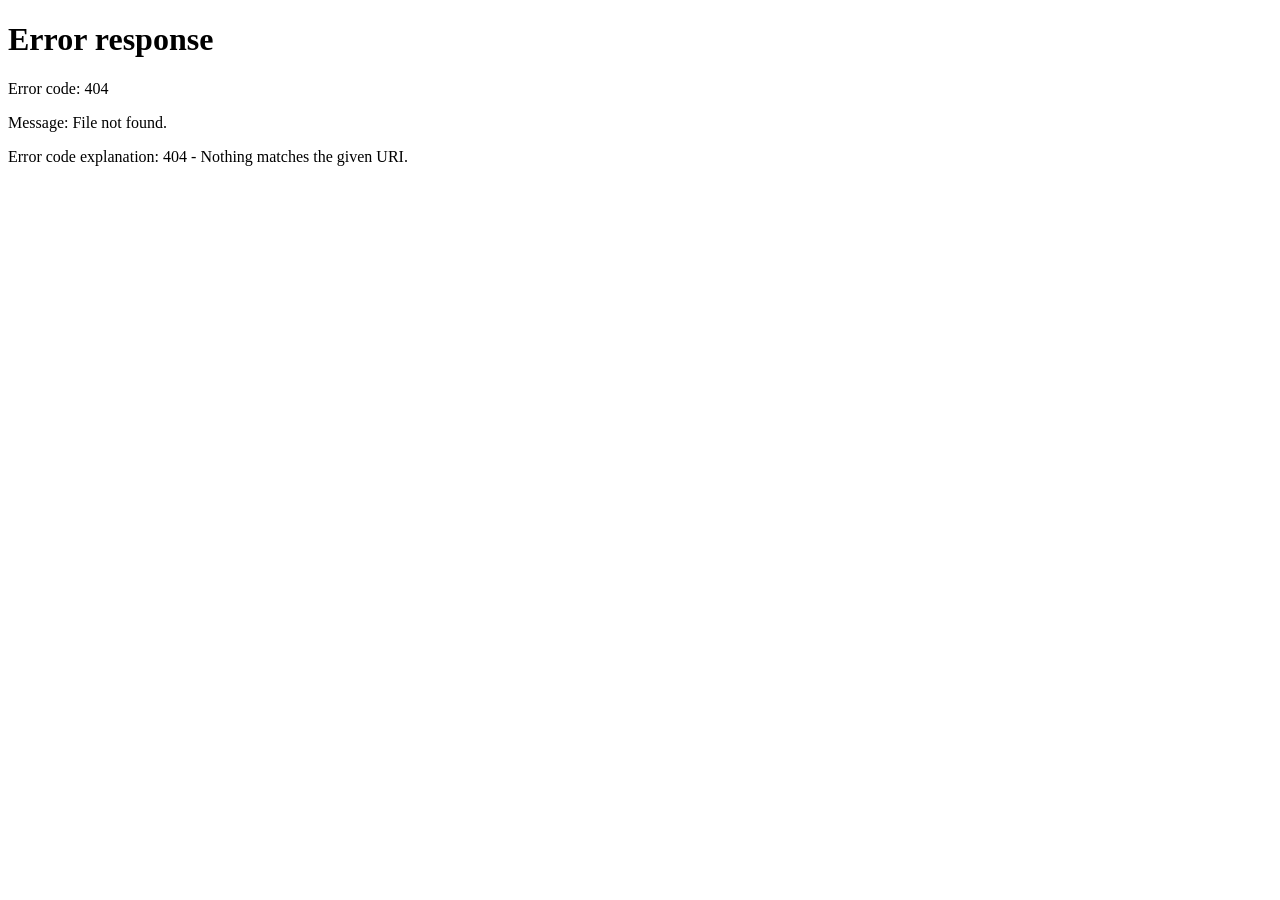
==== commit 5735b0ad: "Set Login and Sign Up page as the opening screen at the root URL" ====
--- a/python_backend/templates/index.html
+++ b/python_backend/templates/index.html
@@ -13,6 +13,12 @@
     <link rel="stylesheet" href="https://cdn.jsdelivr.net/npm/bootstrap-icons@1.11.3/font/bootstrap-icons.min.css">
     <!-- Custom Professional Theme -->
     <link rel="stylesheet" href="/static/style.css">
+    <!-- Authentication Guard: Opening screen is the Login page for unauthenticated users -->
+    <script>
+        if (!localStorage.getItem("bank_token")) {
+            window.location.replace("/login");
+        }
+    </script>
 </head>
 <body>
 
